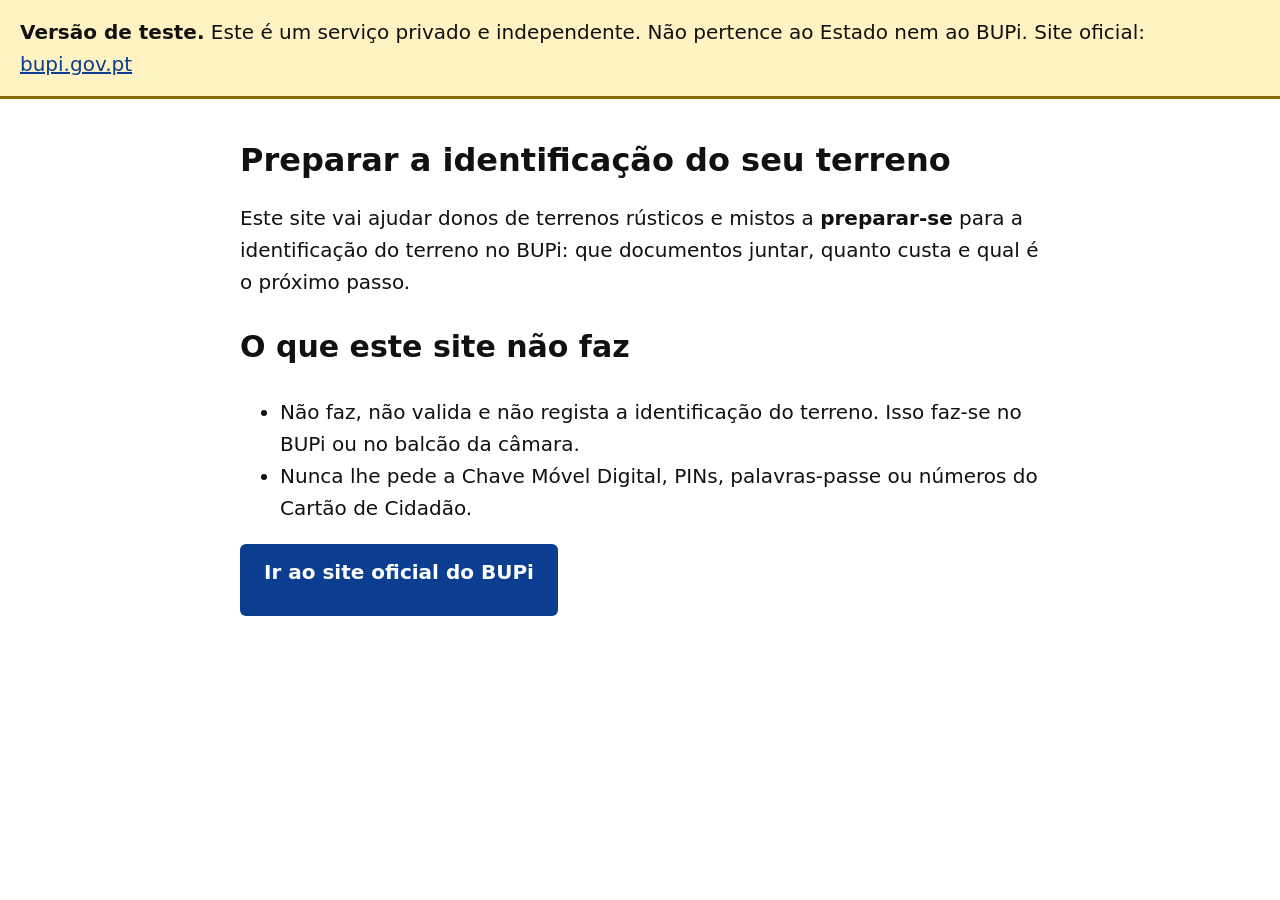
==== index.html @ 7f79bd8f "Página inicial de teste e README Co-Authored-By: Claude Opus 5.5 <noreply@anthropic.com> Claude-Sess" ====
<!DOCTYPE html>
<html lang="pt-PT">
<head>
  <meta charset="utf-8">
  <meta name="viewport" content="width=device-width, initial-scale=1">
  <meta name="robots" content="noindex, nofollow">
  <title>Preparar a identificação do terreno (versão de teste)</title>
  <style>
    body {
      font-family: system-ui, -apple-system, "Segoe UI", Roboto, Arial, sans-serif;
      font-size: 20px;
      line-height: 1.6;
      color: #111;
      background: #fff;
      margin: 0;
    }
    .aviso {
      background: #fff3c4;
      border-bottom: 3px solid #8a6d00;
      padding: 0.8em 1em;
    }
    main {
      max-width: 40em;
      margin: 0 auto;
      padding: 1em;
    }
    h1 { font-size: 1.6em; line-height: 1.25; }
    a { color: #0b3d91; }
    .botao {
      display: inline-block;
      min-height: 48px;
      padding: 0.6em 1.2em;
      background: #0b3d91;
      color: #fff;
      text-decoration: none;
      border-radius: 6px;
      font-weight: bold;
    }
    .botao:focus, a:focus { outline: 4px solid #ffbf47; }
  </style>
</head>
<body>
  <div class="aviso" role="note">
    <strong>Versão de teste.</strong> Este é um serviço privado e independente.
    Não pertence ao Estado nem ao BUPi.
    Site oficial: <a href="https://bupi.gov.pt">bupi.gov.pt</a>
  </div>

  <main>
    <h1>Preparar a identificação do seu terreno</h1>

    <p>Este site vai ajudar donos de terrenos rústicos e mistos a
      <strong>preparar-se</strong> para a identificação do terreno no BUPi:
      que documentos juntar, quanto custa e qual é o próximo passo.</p>

    <h2>O que este site não faz</h2>
    <ul>
      <li>Não faz, não valida e não regista a identificação do terreno.
        Isso faz-se no BUPi ou no balcão da câmara.</li>
      <li>Nunca lhe pede a Chave Móvel Digital, PINs, palavras-passe
        ou números do Cartão de Cidadão.</li>
    </ul>

    <p><a class="botao" href="https://bupi.gov.pt">Ir ao site oficial do BUPi</a></p>
  </main>
</body>
</html>
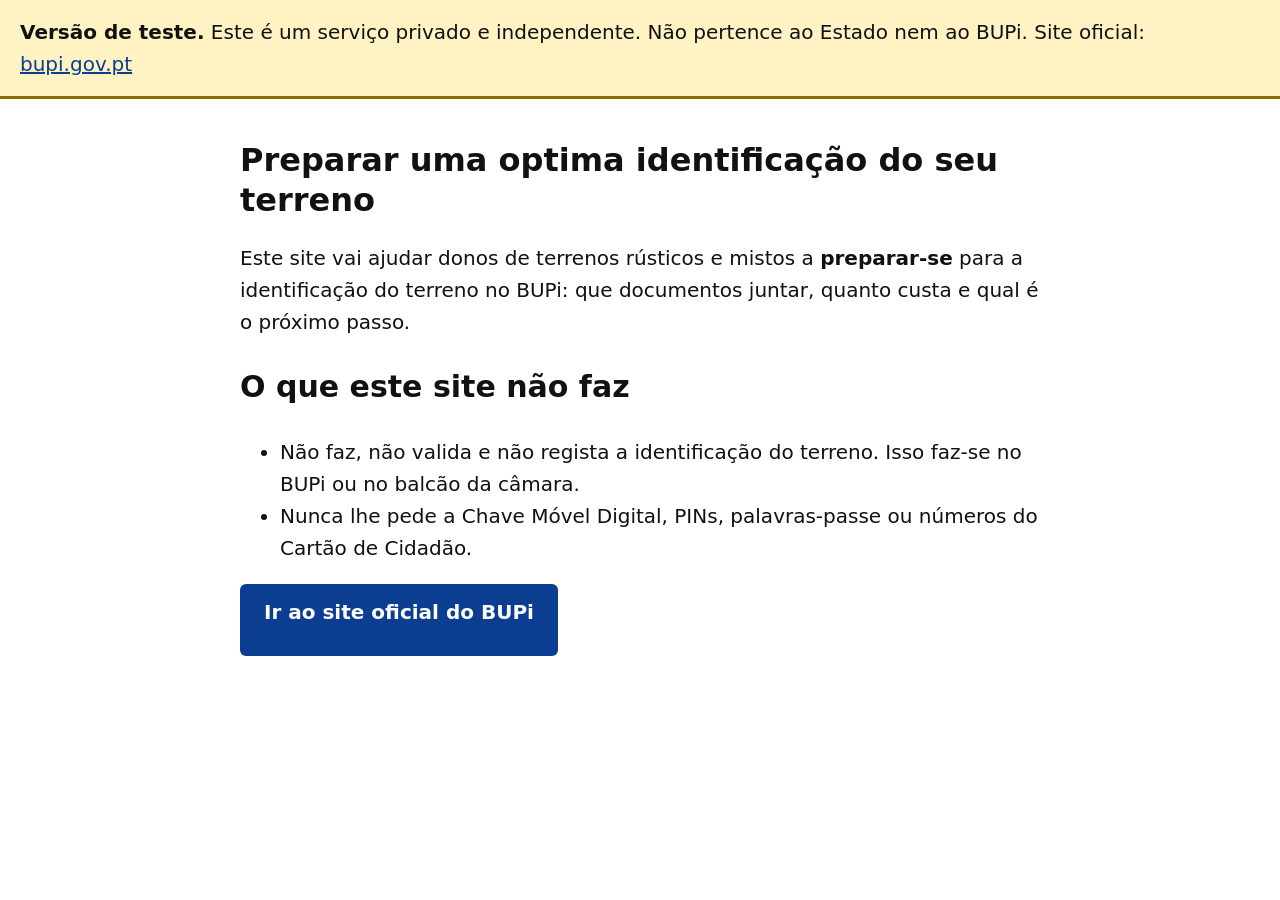
==== commit fd395a8f: "Update index.html" ====
--- a/index.html
+++ b/index.html
@@ -47,7 +47,7 @@
   </div>
 
   <main>
-    <h1>Preparar a identificação do seu terreno</h1>
+    <h1>Preparar uma optima identificação do seu terreno</h1>
 
     <p>Este site vai ajudar donos de terrenos rústicos e mistos a
       <strong>preparar-se</strong> para a identificação do terreno no BUPi:
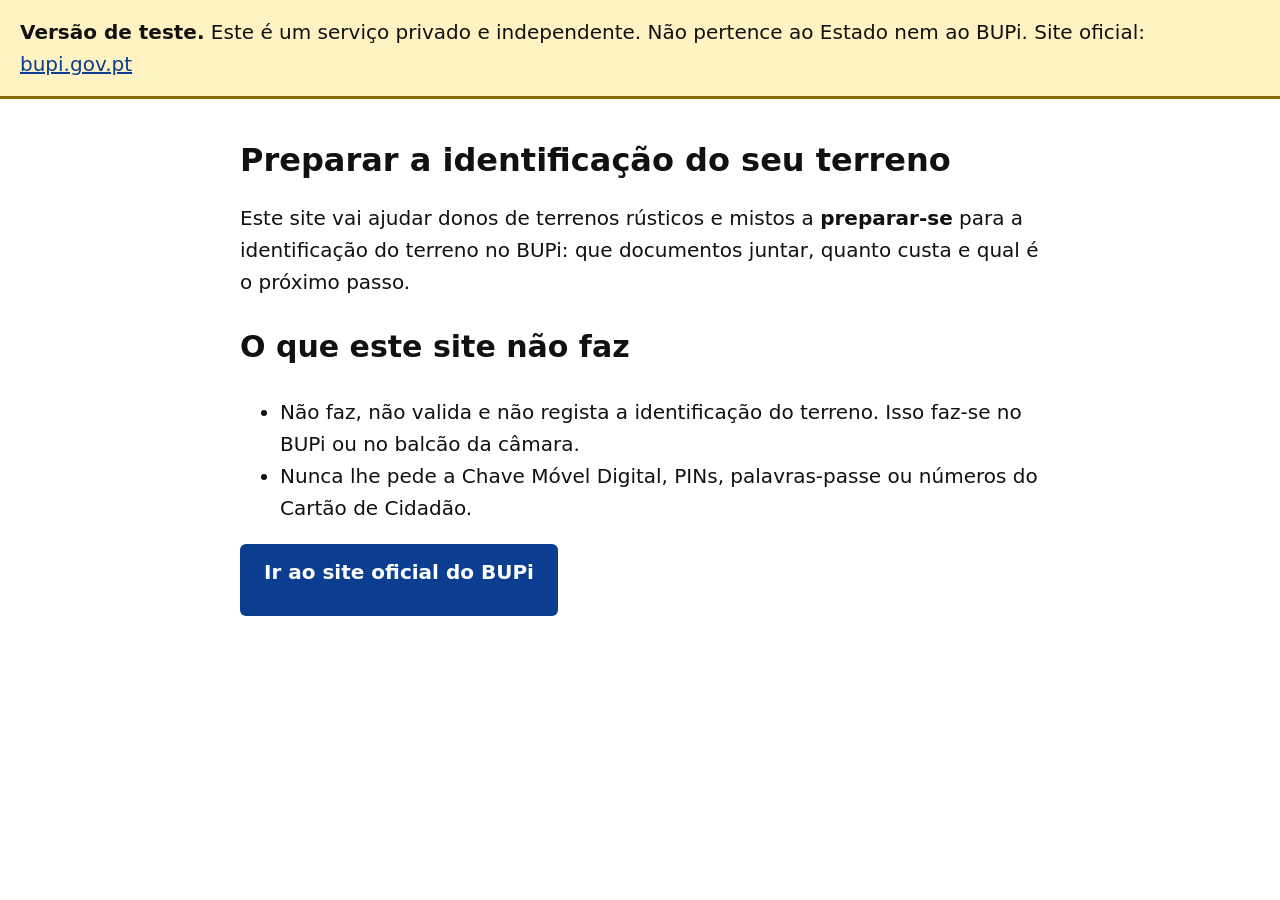
==== commit 513d44ef: "Update index.html" ====
--- a/index.html
+++ b/index.html
@@ -47,7 +47,7 @@
   </div>
 
   <main>
-    <h1>Preparar uma optima identificação do seu terreno</h1>
+    <h1>Preparar a identificação do seu terreno</h1>
 
     <p>Este site vai ajudar donos de terrenos rústicos e mistos a
       <strong>preparar-se</strong> para a identificação do terreno no BUPi:
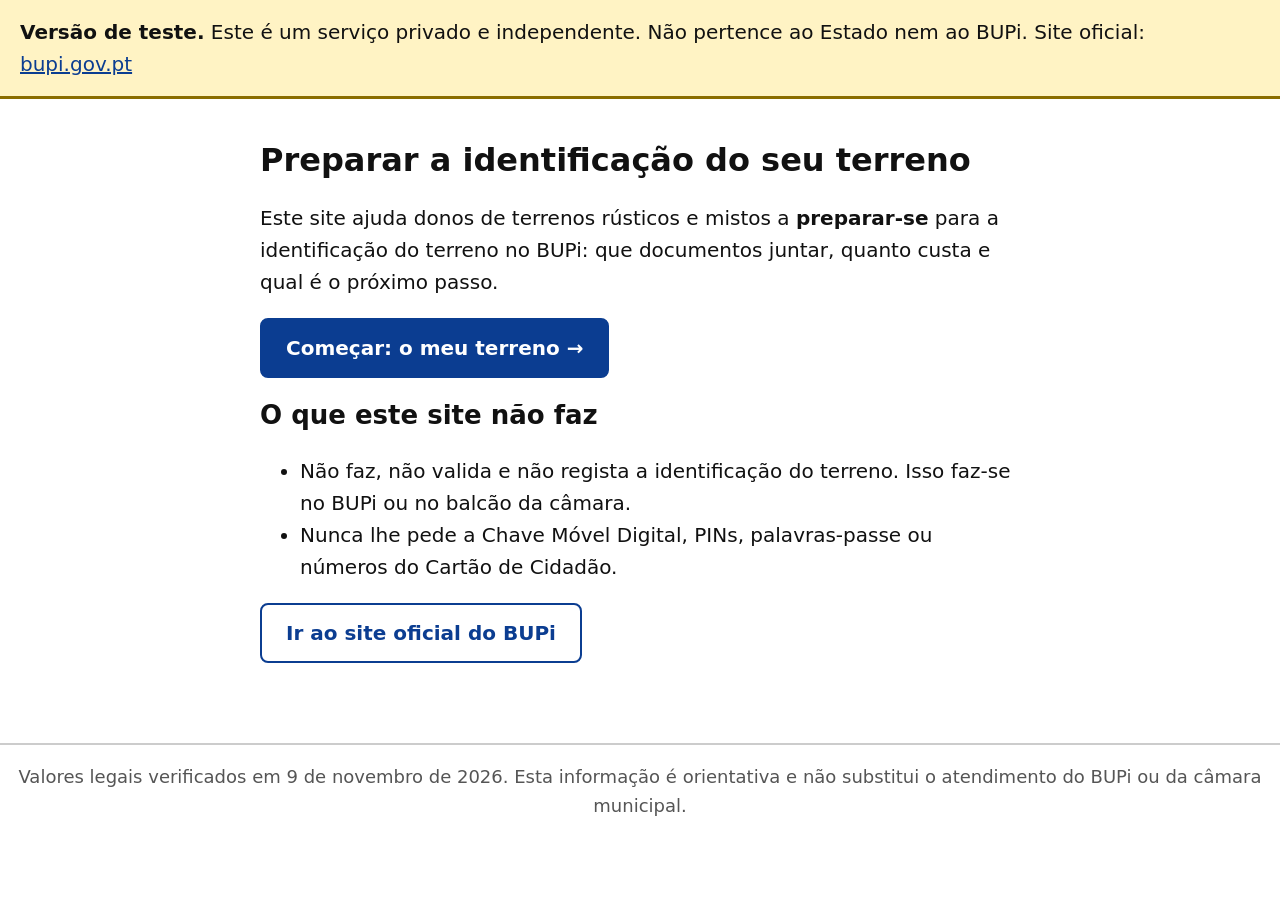
==== commit 6e0bdfee: "Diagnóstico, pergunta 1: concelho → BUPi ou cadastro - dados/concelhos.json: 308 concelhos (CAOP 202" ====
--- a/index.html
+++ b/index.html
@@ -5,42 +5,11 @@
   <meta name="viewport" content="width=device-width, initial-scale=1">
   <meta name="robots" content="noindex, nofollow">
   <title>Preparar a identificação do terreno (versão de teste)</title>
-  <style>
-    body {
-      font-family: system-ui, -apple-system, "Segoe UI", Roboto, Arial, sans-serif;
-      font-size: 20px;
-      line-height: 1.6;
-      color: #111;
-      background: #fff;
-      margin: 0;
-    }
-    .aviso {
-      background: #fff3c4;
-      border-bottom: 3px solid #8a6d00;
-      padding: 0.8em 1em;
-    }
-    main {
-      max-width: 40em;
-      margin: 0 auto;
-      padding: 1em;
-    }
-    h1 { font-size: 1.6em; line-height: 1.25; }
-    a { color: #0b3d91; }
-    .botao {
-      display: inline-block;
-      min-height: 48px;
-      padding: 0.6em 1.2em;
-      background: #0b3d91;
-      color: #fff;
-      text-decoration: none;
-      border-radius: 6px;
-      font-weight: bold;
-    }
-    .botao:focus, a:focus { outline: 4px solid #ffbf47; }
-  </style>
+  <link rel="stylesheet" href="css/estilo.css">
+  <script src="js/comum.js" defer></script>
 </head>
 <body>
-  <div class="aviso" role="note">
+  <div class="aviso-topo" role="note">
     <strong>Versão de teste.</strong> Este é um serviço privado e independente.
     Não pertence ao Estado nem ao BUPi.
     Site oficial: <a href="https://bupi.gov.pt">bupi.gov.pt</a>
@@ -49,9 +18,11 @@
   <main>
     <h1>Preparar a identificação do seu terreno</h1>
 
-    <p>Este site vai ajudar donos de terrenos rústicos e mistos a
+    <p>Este site ajuda donos de terrenos rústicos e mistos a
       <strong>preparar-se</strong> para a identificação do terreno no BUPi:
       que documentos juntar, quanto custa e qual é o próximo passo.</p>
+
+    <p><a class="botao" href="diagnostico.html">Começar: o meu terreno →</a></p>
 
     <h2>O que este site não faz</h2>
     <ul>
@@ -61,7 +32,12 @@
         ou números do Cartão de Cidadão.</li>
     </ul>
 
-    <p><a class="botao" href="https://bupi.gov.pt">Ir ao site oficial do BUPi</a></p>
+    <p><a class="botao botao-secundario" href="https://bupi.gov.pt">Ir ao site oficial do BUPi</a></p>
   </main>
+
+  <footer>
+    Valores legais verificados em <span data-data-verificacao>novembro de 2026</span>.
+    Esta informação é orientativa e não substitui o atendimento do BUPi ou da câmara municipal.
+  </footer>
 </body>
 </html>
--- a/css/estilo.css
+++ b/css/estilo.css
@@ -0,0 +1,112 @@
+/* Estilo comum a todas as páginas.
+   Pensado para pessoas mais velhas: letra grande, contraste alto, botões grandes. */
+
+:root {
+  --texto: #111;
+  --fundo: #fff;
+  --azul: #0b3d91;
+  --azul-escuro: #072a66;
+  --foco: #ffbf47;
+  --aviso-fundo: #fff3c4;
+  --aviso-borda: #8a6d00;
+  --ok-fundo: #e6f4ea;
+  --ok-borda: #1e6b34;
+  --info-fundo: #e8f0fb;
+  --cinza: #555;
+}
+
+* { box-sizing: border-box; }
+
+body {
+  font-family: system-ui, -apple-system, "Segoe UI", Roboto, Arial, sans-serif;
+  font-size: 20px;
+  line-height: 1.6;
+  color: var(--texto);
+  background: var(--fundo);
+  margin: 0;
+}
+
+.aviso-topo {
+  background: var(--aviso-fundo);
+  border-bottom: 3px solid var(--aviso-borda);
+  padding: 0.8em 1em;
+}
+
+main {
+  max-width: 40em;
+  margin: 0 auto;
+  padding: 1em 1em 3em;
+}
+
+h1 { font-size: 1.6em; line-height: 1.25; }
+h2 { font-size: 1.3em; line-height: 1.3; }
+
+a { color: var(--azul); }
+a:focus, button:focus, input:focus { outline: 4px solid var(--foco); outline-offset: 2px; }
+
+/* Botões */
+.botao, button {
+  display: inline-block;
+  min-height: 52px;
+  padding: 0.6em 1.2em;
+  font: inherit;
+  font-weight: bold;
+  background: var(--azul);
+  color: #fff;
+  border: 2px solid var(--azul);
+  border-radius: 8px;
+  text-decoration: none;
+  cursor: pointer;
+}
+.botao:hover, button:hover { background: var(--azul-escuro); }
+.botao-secundario {
+  background: #fff;
+  color: var(--azul);
+}
+.botao-secundario:hover { background: var(--info-fundo); }
+
+/* Campo de texto */
+label { display: block; font-weight: bold; margin-bottom: 0.4em; }
+input[type="text"] {
+  width: 100%;
+  font: inherit;
+  padding: 0.6em;
+  border: 3px solid var(--texto);
+  border-radius: 8px;
+}
+.ajuda { color: var(--cinza); margin-top: 0.3em; }
+
+/* Lista de opções (botões grandes, um por linha) */
+.opcoes { list-style: none; padding: 0; margin: 1em 0; }
+.opcoes li { margin-bottom: 0.6em; }
+.opcoes button {
+  width: 100%;
+  text-align: left;
+  background: #fff;
+  color: var(--texto);
+  border: 3px solid var(--azul);
+}
+.opcoes button:hover { background: var(--info-fundo); }
+.opcoes .local { display: block; font-weight: normal; color: var(--cinza); font-size: 0.9em; }
+
+/* Caixas de resultado */
+.caixa {
+  border-left: 8px solid var(--azul);
+  background: var(--info-fundo);
+  padding: 0.8em 1em;
+  margin: 1em 0;
+}
+.caixa-ok { border-color: var(--ok-borda); background: var(--ok-fundo); }
+.caixa-aviso { border-color: var(--aviso-borda); background: var(--aviso-fundo); }
+
+.fonte { font-size: 0.85em; color: var(--cinza); }
+
+.acoes { display: flex; flex-wrap: wrap; gap: 0.8em; margin-top: 1.5em; }
+
+footer {
+  border-top: 2px solid #ccc;
+  padding: 1em;
+  text-align: center;
+  font-size: 0.9em;
+  color: var(--cinza);
+}
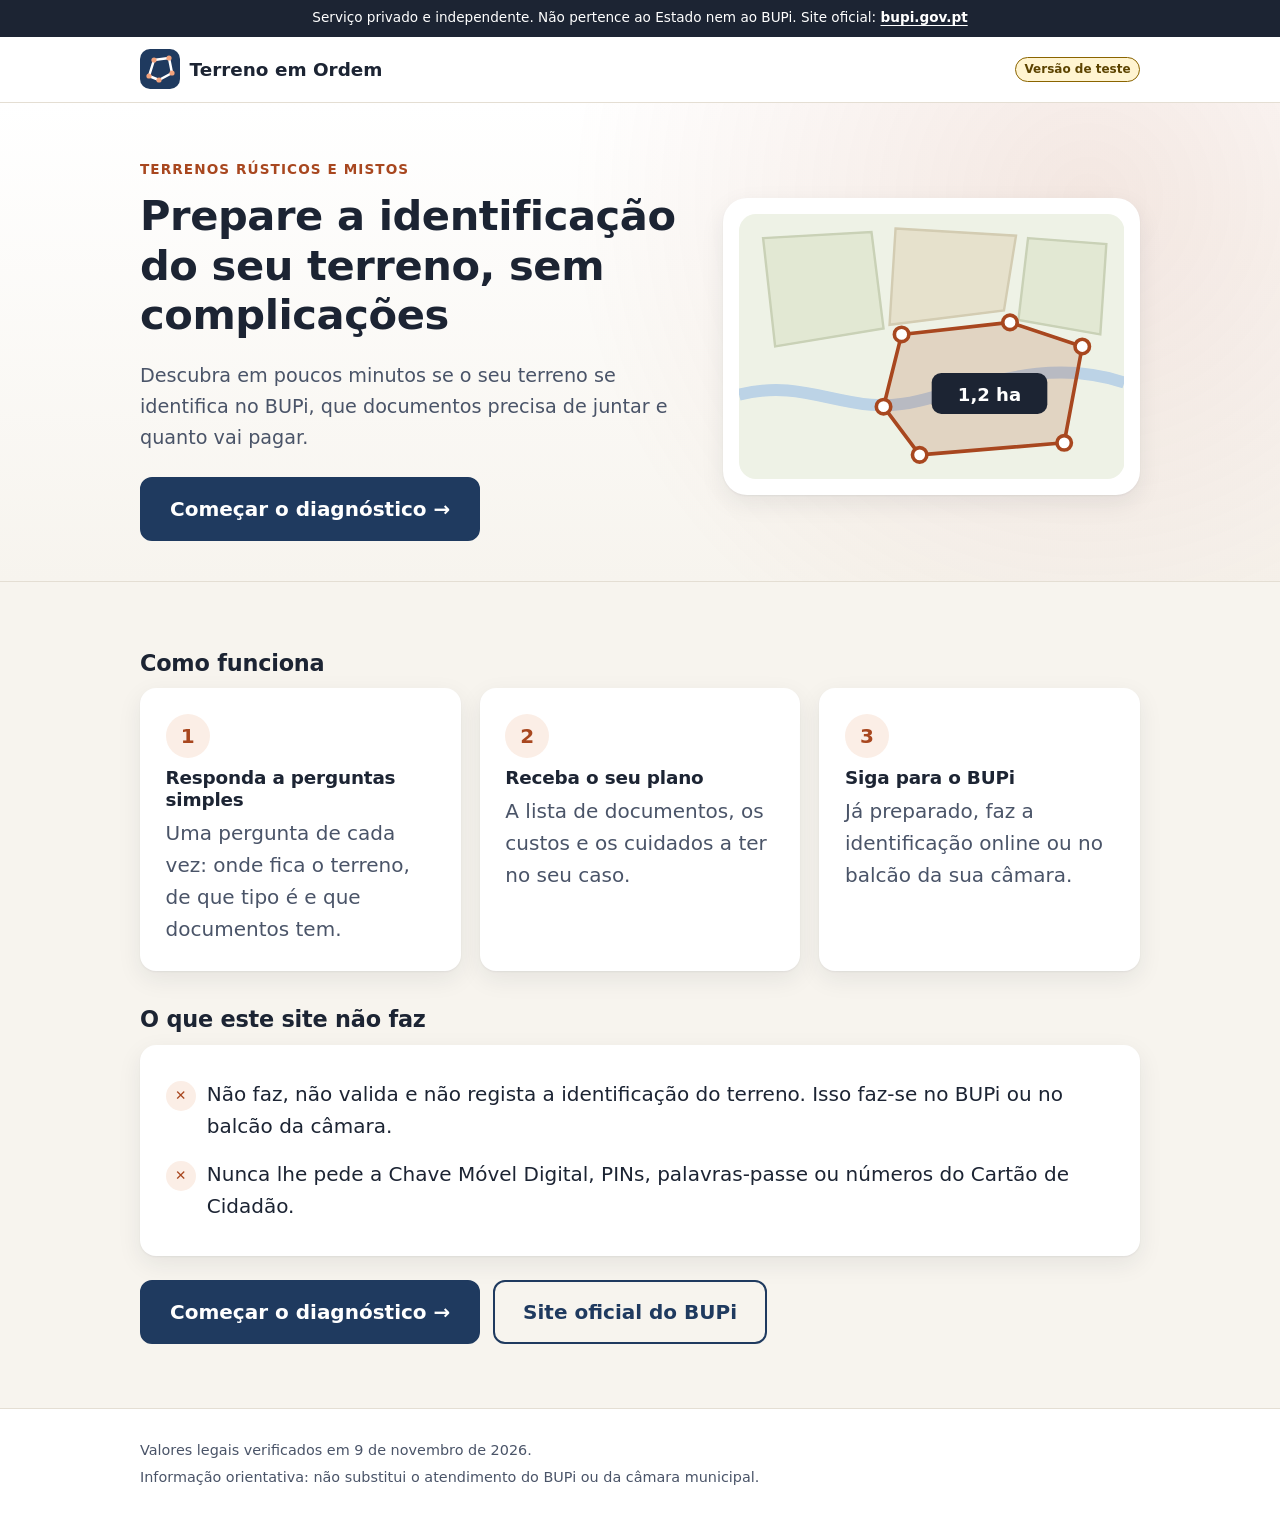
==== commit 20a2f2e6: "Visual mais moderno: cabeçalho com marca, página inicial com destaque, cartões e diagnóstico com bar" ====
--- a/index.html
+++ b/index.html
@@ -4,40 +4,107 @@
   <meta charset="utf-8">
   <meta name="viewport" content="width=device-width, initial-scale=1">
   <meta name="robots" content="noindex, nofollow">
-  <title>Preparar a identificação do terreno (versão de teste)</title>
+  <meta name="theme-color" content="#1c2433">
+  <title>Terreno em Ordem: preparar a identificação do terreno (versão de teste)</title>
   <link rel="stylesheet" href="css/estilo.css">
   <script src="js/comum.js" defer></script>
 </head>
 <body>
   <div class="aviso-topo" role="note">
-    <strong>Versão de teste.</strong> Este é um serviço privado e independente.
-    Não pertence ao Estado nem ao BUPi.
+    Serviço privado e independente. Não pertence ao Estado nem ao BUPi.
     Site oficial: <a href="https://bupi.gov.pt">bupi.gov.pt</a>
   </div>
 
+  <header class="cabecalho">
+    <div class="contentor">
+      <a class="marca" href="index.html">
+        <svg viewBox="0 0 40 40" aria-hidden="true">
+          <rect width="40" height="40" rx="10" fill="#1f3a5f"/>
+          <path d="M9 27 L14 11 L29 9 L32 24 L19 31 Z" fill="none" stroke="#fff" stroke-width="2.5" stroke-linejoin="round"/>
+          <circle cx="9" cy="27" r="2.6" fill="#f2a27c"/><circle cx="14" cy="11" r="2.6" fill="#f2a27c"/>
+          <circle cx="29" cy="9" r="2.6" fill="#f2a27c"/><circle cx="32" cy="24" r="2.6" fill="#f2a27c"/>
+          <circle cx="19" cy="31" r="2.6" fill="#f2a27c"/>
+        </svg>
+        Terreno em Ordem
+      </a>
+      <span class="etiqueta-teste">Versão de teste</span>
+    </div>
+  </header>
+
+  <section class="destaque">
+    <div class="contentor grelha">
+      <div>
+        <span class="sobretitulo">Terrenos rústicos e mistos</span>
+        <h1>Prepare a identificação do seu terreno, sem complicações</h1>
+        <p class="lead">Descubra em poucos minutos se o seu terreno se identifica no BUPi,
+          que documentos precisa de juntar e quanto vai pagar.</p>
+        <div class="botoes">
+          <a class="botao" href="diagnostico.html">Começar o diagnóstico →</a>
+        </div>
+      </div>
+      <div class="ilustracao" aria-hidden="true">
+        <svg viewBox="0 0 320 220">
+          <rect width="320" height="220" rx="14" fill="#eef2e6"/>
+          <path d="M0 150 C60 135 90 170 150 155 S260 120 320 140" stroke="#bcd3e6" stroke-width="10" fill="none"/>
+          <path d="M20 20 L110 15 L120 95 L30 110 Z" fill="#e2e8d3" stroke="#c9d1b6" stroke-width="2"/>
+          <path d="M130 12 L230 18 L220 80 L125 92 Z" fill="#e6e1cc" stroke="#d3ccb2" stroke-width="2"/>
+          <path d="M240 20 L305 25 L300 100 L232 88 Z" fill="#e2e8d3" stroke="#c9d1b6" stroke-width="2"/>
+          <path d="M135 100 L225 90 L285 110 L270 190 L150 200 L120 160 Z"
+                fill="rgba(168,71,31,.18)" stroke="#a8471f" stroke-width="3" stroke-linejoin="round"/>
+          <g fill="#fff" stroke="#a8471f" stroke-width="3">
+            <circle cx="135" cy="100" r="6"/><circle cx="225" cy="90" r="6"/><circle cx="285" cy="110" r="6"/>
+            <circle cx="270" cy="190" r="6"/><circle cx="150" cy="200" r="6"/><circle cx="120" cy="160" r="6"/>
+          </g>
+          <rect x="160" y="132" width="96" height="34" rx="8" fill="#1c2433"/>
+          <text x="208" y="155" fill="#fff" font-family="system-ui, sans-serif" font-size="15" font-weight="700" text-anchor="middle">1,2 ha</text>
+        </svg>
+      </div>
+    </div>
+  </section>
+
   <main>
-    <h1>Preparar a identificação do seu terreno</h1>
+    <div class="contentor">
+      <h2>Como funciona</h2>
+      <div class="grelha-3">
+        <div class="cartao">
+          <span class="passo-numero">1</span>
+          <h3>Responda a perguntas simples</h3>
+          <p>Uma pergunta de cada vez: onde fica o terreno, de que tipo é e que documentos tem.</p>
+        </div>
+        <div class="cartao">
+          <span class="passo-numero">2</span>
+          <h3>Receba o seu plano</h3>
+          <p>A lista de documentos, os custos e os cuidados a ter no seu caso.</p>
+        </div>
+        <div class="cartao">
+          <span class="passo-numero">3</span>
+          <h3>Siga para o BUPi</h3>
+          <p>Já preparado, faz a identificação online ou no balcão da sua câmara.</p>
+        </div>
+      </div>
 
-    <p>Este site ajuda donos de terrenos rústicos e mistos a
-      <strong>preparar-se</strong> para a identificação do terreno no BUPi:
-      que documentos juntar, quanto custa e qual é o próximo passo.</p>
+      <h2>O que este site não faz</h2>
+      <div class="cartao">
+        <ul class="lista-nao">
+          <li>Não faz, não valida e não regista a identificação do terreno.
+            Isso faz-se no BUPi ou no balcão da câmara.</li>
+          <li>Nunca lhe pede a Chave Móvel Digital, PINs, palavras-passe
+            ou números do Cartão de Cidadão.</li>
+        </ul>
+      </div>
 
-    <p><a class="botao" href="diagnostico.html">Começar: o meu terreno →</a></p>
-
-    <h2>O que este site não faz</h2>
-    <ul>
-      <li>Não faz, não valida e não regista a identificação do terreno.
-        Isso faz-se no BUPi ou no balcão da câmara.</li>
-      <li>Nunca lhe pede a Chave Móvel Digital, PINs, palavras-passe
-        ou números do Cartão de Cidadão.</li>
-    </ul>
-
-    <p><a class="botao botao-secundario" href="https://bupi.gov.pt">Ir ao site oficial do BUPi</a></p>
+      <div class="botoes">
+        <a class="botao" href="diagnostico.html">Começar o diagnóstico →</a>
+        <a class="botao botao-secundario" href="https://bupi.gov.pt">Site oficial do BUPi</a>
+      </div>
+    </div>
   </main>
 
   <footer>
-    Valores legais verificados em <span data-data-verificacao>novembro de 2026</span>.
-    Esta informação é orientativa e não substitui o atendimento do BUPi ou da câmara municipal.
+    <div class="contentor">
+      <p>Valores legais verificados em <span data-data-verificacao>novembro de 2026</span>.</p>
+      <p>Informação orientativa: não substitui o atendimento do BUPi ou da câmara municipal.</p>
+    </div>
   </footer>
 </body>
 </html>
--- a/css/estilo.css
+++ b/css/estilo.css
@@ -1,112 +1,333 @@
 /* Estilo comum a todas as páginas.
-   Pensado para pessoas mais velhas: letra grande, contraste alto, botões grandes. */
+   Moderno, mas pensado para pessoas mais velhas: letra grande, contraste alto,
+   botões grandes. Cores próprias (não usamos as cores do BUPi nem do Governo). */
 
 :root {
-  --texto: #111;
-  --fundo: #fff;
-  --azul: #0b3d91;
-  --azul-escuro: #072a66;
+  --tinta: #1c2433;          /* texto principal (contraste ~15:1) */
+  --tinta-suave: #4a5468;    /* texto secundário (contraste ~7.5:1) */
+  --fundo: #f7f4ee;          /* fundo creme */
+  --cartao: #ffffff;
+  --primaria: #1f3a5f;       /* azul-tinta: botões (contraste ~11:1 com branco) */
+  --primaria-escura: #142842;
+  --terra: #a8471f;          /* terracota: destaques (contraste ~6:1) */
+  --terra-clara: #fbeee6;
+  --verde: #22663b;
+  --verde-claro: #e7f3ea;
+  --amarelo-claro: #fff4d1;
+  --amarelo-borda: #8a6400;
+  --linha: #e4ded3;
   --foco: #ffbf47;
-  --aviso-fundo: #fff3c4;
-  --aviso-borda: #8a6d00;
-  --ok-fundo: #e6f4ea;
-  --ok-borda: #1e6b34;
-  --info-fundo: #e8f0fb;
-  --cinza: #555;
+  --raio: 16px;
+  --sombra: 0 1px 2px rgba(28, 36, 51, .06), 0 8px 24px rgba(28, 36, 51, .08);
 }
 
 * { box-sizing: border-box; }
 
+html { -webkit-text-size-adjust: 100%; }
+
 body {
-  font-family: system-ui, -apple-system, "Segoe UI", Roboto, Arial, sans-serif;
+  font-family: system-ui, -apple-system, "Segoe UI", Roboto, "Helvetica Neue", Arial, sans-serif;
   font-size: 20px;
   line-height: 1.6;
-  color: var(--texto);
+  color: var(--tinta);
   background: var(--fundo);
   margin: 0;
 }
 
+a { color: var(--primaria); text-underline-offset: 3px; }
+a:focus-visible, button:focus-visible, input:focus-visible {
+  outline: 4px solid var(--foco);
+  outline-offset: 3px;
+}
+
+h1, h2, h3 { line-height: 1.2; letter-spacing: -0.01em; }
+[tabindex="-1"]:focus { outline: none; }
+h1 { font-size: clamp(1.75rem, 5vw, 2.6rem); margin: 0 0 .5em; }
+h2 { font-size: 1.4rem; margin: 1.6em 0 .5em; }
+h3 { font-size: 1.15rem; margin: 0 0 .3em; }
+
+/* ---------- Faixa "serviço privado" ---------- */
 .aviso-topo {
-  background: var(--aviso-fundo);
-  border-bottom: 3px solid var(--aviso-borda);
-  padding: 0.8em 1em;
-}
-
-main {
-  max-width: 40em;
+  background: var(--tinta);
+  color: #fff;
+  font-size: 0.85rem;
+  padding: .55em 1rem;
+  text-align: center;
+}
+.aviso-topo a { color: #fff; font-weight: bold; }
+
+/* ---------- Cabeçalho ---------- */
+.cabecalho {
+  background: var(--cartao);
+  border-bottom: 1px solid var(--linha);
+}
+.cabecalho .contentor {
+  display: flex;
+  align-items: center;
+  justify-content: space-between;
+  gap: 1rem;
+  padding-top: .8rem;
+  padding-bottom: .8rem;
+}
+.marca {
+  display: flex;
+  align-items: center;
+  gap: .6rem;
+  font-weight: 800;
+  font-size: 1.15rem;
+  color: var(--tinta);
+  text-decoration: none;
+}
+.marca svg { width: 40px; height: 40px; flex: none; }
+.etiqueta-teste {
+  font-size: .75rem;
+  font-weight: bold;
+  background: var(--amarelo-claro);
+  color: #5c4300;
+  border: 1px solid var(--amarelo-borda);
+  border-radius: 999px;
+  padding: .15em .7em;
+  white-space: nowrap;
+}
+
+/* ---------- Estrutura ---------- */
+.contentor {
+  max-width: 1040px;
   margin: 0 auto;
-  padding: 1em 1em 3em;
-}
-
-h1 { font-size: 1.6em; line-height: 1.25; }
-h2 { font-size: 1.3em; line-height: 1.3; }
-
-a { color: var(--azul); }
-a:focus, button:focus, input:focus { outline: 4px solid var(--foco); outline-offset: 2px; }
-
-/* Botões */
+  padding-left: 1.25rem;
+  padding-right: 1.25rem;
+}
+.contentor-estreito { max-width: 720px; }
+main { padding: 2rem 0 4rem; }
+
+/* ---------- Página inicial: destaque ---------- */
+.destaque {
+  background:
+    radial-gradient(circle at 85% 20%, rgba(168, 71, 31, .12), transparent 45%),
+    linear-gradient(180deg, #fff 0%, var(--fundo) 100%);
+  padding: 3rem 0 2.5rem;
+  border-bottom: 1px solid var(--linha);
+}
+.destaque .grelha {
+  display: grid;
+  grid-template-columns: 1.3fr 1fr;
+  gap: 2.5rem;
+  align-items: center;
+}
+.destaque p.lead { font-size: 1.2rem; color: var(--tinta-suave); max-width: 32em; }
+.sobretitulo {
+  display: inline-block;
+  font-size: .85rem;
+  font-weight: bold;
+  text-transform: uppercase;
+  letter-spacing: .08em;
+  color: var(--terra);
+  margin-bottom: .6rem;
+}
+.ilustracao {
+  background: var(--cartao);
+  border-radius: 24px;
+  box-shadow: var(--sombra);
+  padding: 1rem;
+}
+.ilustracao svg { width: 100%; height: auto; display: block; }
+
+@media (max-width: 760px) {
+  .destaque .grelha { grid-template-columns: 1fr; }
+  .ilustracao { display: none; }
+  .destaque { padding-top: 2rem; }
+}
+
+/* ---------- Botões ---------- */
 .botao, button {
-  display: inline-block;
-  min-height: 52px;
-  padding: 0.6em 1.2em;
+  display: inline-flex;
+  align-items: center;
+  justify-content: center;
+  gap: .5em;
+  min-height: 56px;
+  padding: .7em 1.4em;
   font: inherit;
-  font-weight: bold;
-  background: var(--azul);
+  font-weight: 700;
+  background: var(--primaria);
   color: #fff;
-  border: 2px solid var(--azul);
-  border-radius: 8px;
+  border: 2px solid var(--primaria);
+  border-radius: 12px;
   text-decoration: none;
   cursor: pointer;
-}
-.botao:hover, button:hover { background: var(--azul-escuro); }
-.botao-secundario {
-  background: #fff;
-  color: var(--azul);
-}
-.botao-secundario:hover { background: var(--info-fundo); }
-
-/* Campo de texto */
-label { display: block; font-weight: bold; margin-bottom: 0.4em; }
+  transition: background .15s, transform .15s, box-shadow .15s;
+}
+.botao:hover, button:hover {
+  background: var(--primaria-escura);
+  box-shadow: 0 6px 16px rgba(31, 58, 95, .25);
+  transform: translateY(-1px);
+}
+.botao-secundario, button.botao-secundario {
+  background: transparent;
+  color: var(--primaria);
+}
+.botao-secundario:hover, button.botao-secundario:hover {
+  background: #fff;
+  color: var(--primaria-escura);
+}
+.botoes { display: flex; flex-wrap: wrap; gap: .8rem; margin-top: 1.5rem; }
+
+/* ---------- Cartões ---------- */
+.cartao {
+  background: var(--cartao);
+  border-radius: var(--raio);
+  box-shadow: var(--sombra);
+  padding: 1.6rem;
+}
+.grelha-3 {
+  display: grid;
+  grid-template-columns: repeat(auto-fit, minmax(240px, 1fr));
+  gap: 1.2rem;
+}
+.passo-numero {
+  display: inline-grid;
+  place-items: center;
+  width: 44px;
+  height: 44px;
+  border-radius: 50%;
+  background: var(--terra-clara);
+  color: var(--terra);
+  font-weight: 800;
+  margin-bottom: .6rem;
+}
+.cartao p { margin: 0; color: var(--tinta-suave); }
+
+.lista-nao { list-style: none; padding: 0; margin: 0; }
+.lista-nao li {
+  display: flex;
+  gap: .7rem;
+  align-items: flex-start;
+  padding: .5rem 0;
+}
+.lista-nao li::before {
+  content: "✕";
+  flex: none;
+  display: inline-grid;
+  place-items: center;
+  width: 30px;
+  height: 30px;
+  border-radius: 50%;
+  background: var(--terra-clara);
+  color: var(--terra);
+  font-weight: 800;
+  font-size: .85rem;
+  margin-top: .2rem;
+}
+
+/* ---------- Diagnóstico ---------- */
+.voltar {
+  display: inline-flex;
+  align-items: center;
+  gap: .3em;
+  font-weight: 600;
+  margin-bottom: 1.2rem;
+}
+.progresso { margin-bottom: 1.4rem; }
+.progresso-texto { font-size: .9rem; font-weight: 700; color: var(--tinta-suave); }
+.progresso-barra {
+  height: 10px;
+  background: var(--linha);
+  border-radius: 999px;
+  overflow: hidden;
+  margin-top: .4rem;
+}
+.progresso-barra span {
+  display: block;
+  height: 100%;
+  background: var(--terra);
+  border-radius: 999px;
+}
+
+label { display: block; font-weight: 700; margin-bottom: .5em; }
 input[type="text"] {
   width: 100%;
   font: inherit;
-  padding: 0.6em;
-  border: 3px solid var(--texto);
-  border-radius: 8px;
-}
-.ajuda { color: var(--cinza); margin-top: 0.3em; }
-
-/* Lista de opções (botões grandes, um por linha) */
-.opcoes { list-style: none; padding: 0; margin: 1em 0; }
-.opcoes li { margin-bottom: 0.6em; }
+  font-size: 1.15rem;
+  padding: .8em 1em;
+  border: 2px solid #8b93a3;
+  border-radius: 12px;
+  background: #fff;
+}
+input[type="text"]:focus { border-color: var(--primaria); }
+.ajuda { color: var(--tinta-suave); margin: .5em 0 0; font-size: .95rem; }
+.estado { color: var(--tinta-suave); font-weight: 600; margin: 1.2rem 0 .4rem; }
+
+.opcoes { list-style: none; padding: 0; margin: .5rem 0 0; display: grid; gap: .7rem; }
 .opcoes button {
   width: 100%;
+  justify-content: space-between;
   text-align: left;
   background: #fff;
-  color: var(--texto);
-  border: 3px solid var(--azul);
-}
-.opcoes button:hover { background: var(--info-fundo); }
-.opcoes .local { display: block; font-weight: normal; color: var(--cinza); font-size: 0.9em; }
-
-/* Caixas de resultado */
+  color: var(--tinta);
+  border: 2px solid var(--linha);
+  border-radius: 14px;
+  padding: .9em 1.1em;
+  box-shadow: 0 1px 2px rgba(28, 36, 51, .05);
+}
+.opcoes button::after {
+  content: "→";
+  font-size: 1.3rem;
+  color: var(--primaria);
+}
+.opcoes button:hover {
+  background: #fff;
+  border-color: var(--primaria);
+  box-shadow: 0 6px 16px rgba(28, 36, 51, .1);
+}
+.opcoes .local { display: block; font-weight: 400; color: var(--tinta-suave); font-size: .9rem; }
+
+/* ---------- Caixas de resultado ---------- */
+.selo {
+  display: inline-flex;
+  align-items: center;
+  gap: .4em;
+  font-size: .9rem;
+  font-weight: 700;
+  border-radius: 999px;
+  padding: .3em .9em;
+  margin-bottom: .8rem;
+}
+.selo-ok { background: var(--verde-claro); color: var(--verde); }
+.selo-info { background: #e6edf6; color: var(--primaria); }
+
 .caixa {
-  border-left: 8px solid var(--azul);
-  background: var(--info-fundo);
-  padding: 0.8em 1em;
-  margin: 1em 0;
-}
-.caixa-ok { border-color: var(--ok-borda); background: var(--ok-fundo); }
-.caixa-aviso { border-color: var(--aviso-borda); background: var(--aviso-fundo); }
-
-.fonte { font-size: 0.85em; color: var(--cinza); }
-
-.acoes { display: flex; flex-wrap: wrap; gap: 0.8em; margin-top: 1.5em; }
-
+  border-radius: 14px;
+  padding: 1rem 1.2rem;
+  margin: 1rem 0;
+  background: #e6edf6;
+}
+.caixa p { margin: .3em 0; }
+.caixa-aviso { background: var(--amarelo-claro); border: 1px solid #e8d38f; }
+
+.custos { display: grid; gap: .8rem; grid-template-columns: repeat(auto-fit, minmax(220px, 1fr)); }
+.custo {
+  border: 2px solid var(--linha);
+  border-radius: 14px;
+  padding: 1rem 1.2rem;
+}
+.custo .valor { font-size: 1.6rem; font-weight: 800; color: var(--tinta); display: block; }
+.custo .rotulo { color: var(--tinta-suave); font-size: .95rem; }
+.custo-destaque { border-color: var(--verde); background: var(--verde-claro); }
+
+.fonte { font-size: .85rem; color: var(--tinta-suave); }
+
+/* ---------- Rodapé ---------- */
 footer {
-  border-top: 2px solid #ccc;
-  padding: 1em;
-  text-align: center;
-  font-size: 0.9em;
-  color: var(--cinza);
-}
+  border-top: 1px solid var(--linha);
+  background: #fff;
+  padding: 1.6rem 0;
+  font-size: .9rem;
+  color: var(--tinta-suave);
+}
+footer p { margin: .3em 0; }
+
+/* ---------- Telemóvel ---------- */
+@media (max-width: 480px) {
+  .cartao { padding: 1.2rem 1rem; }
+  .contentor { padding-left: .9rem; padding-right: .9rem; }
+  main { padding-top: 1.2rem; }
+}
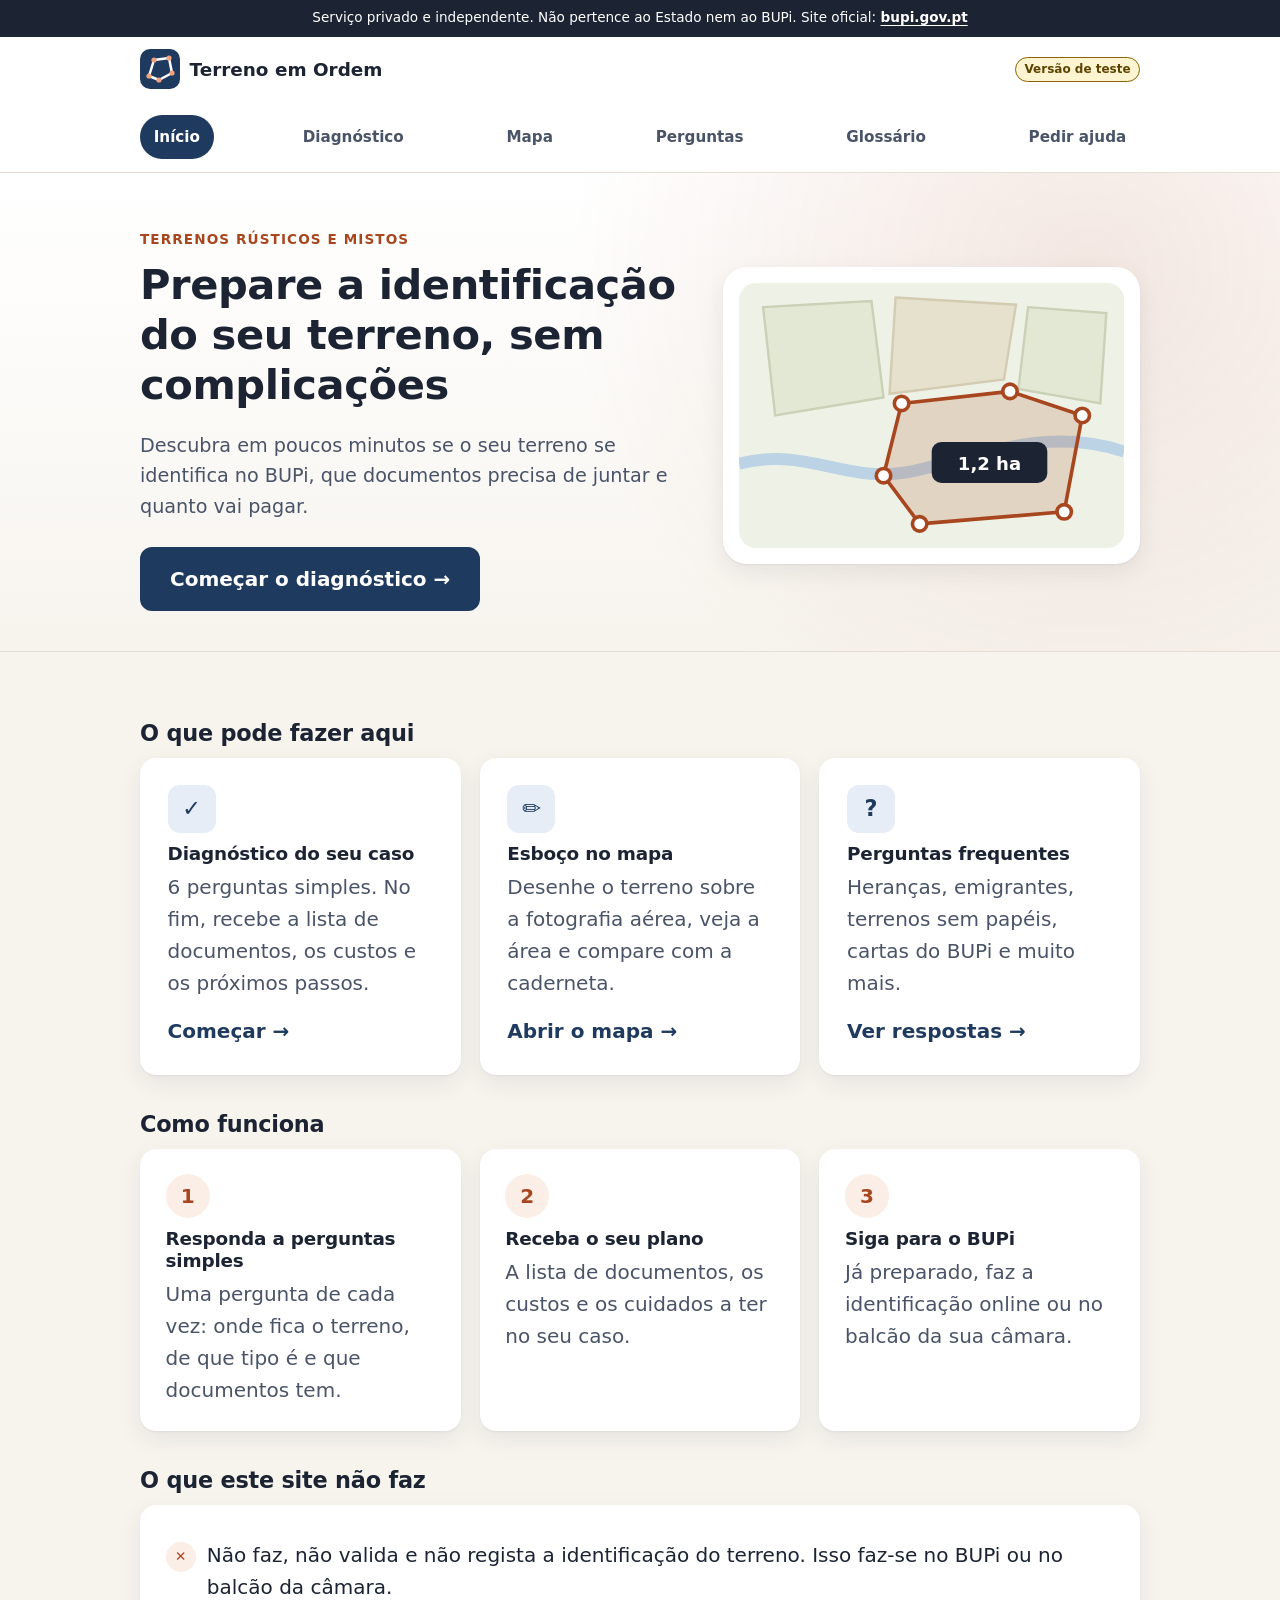
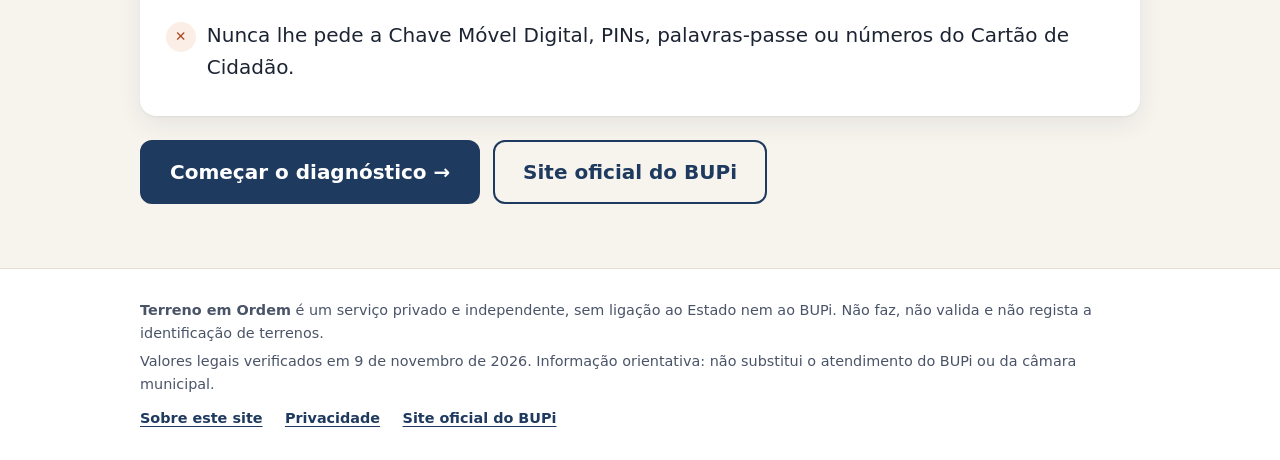
==== commit 5718948d: "Perguntas frequentes, glossário, pedido de ajuda, privacidade e sobre - Perguntas frequentes (18) e " ====
--- a/index.html
+++ b/index.html
@@ -10,6 +10,8 @@
   <script src="js/comum.js" defer></script>
 </head>
 <body>
+<!-- cabecalho -->
+  <a class="saltar" href="#conteudo">Saltar para o conteúdo</a>
   <div class="aviso-topo" role="note">
     Serviço privado e independente. Não pertence ao Estado nem ao BUPi.
     Site oficial: <a href="https://bupi.gov.pt">bupi.gov.pt</a>
@@ -29,7 +31,16 @@
       </a>
       <span class="etiqueta-teste">Versão de teste</span>
     </div>
+    <nav class="menu contentor" aria-label="Menu principal">
+      <a href="index.html" aria-current="page">Início</a>
+      <a href="diagnostico.html">Diagnóstico</a>
+      <a href="mapa.html">Mapa</a>
+      <a href="perguntas.html">Perguntas</a>
+      <a href="glossario.html">Glossário</a>
+      <a href="ajuda.html">Pedir ajuda</a>
+    </nav>
   </header>
+  <!-- /cabecalho -->
 
   <section class="destaque">
     <div class="contentor grelha">
@@ -62,8 +73,30 @@
     </div>
   </section>
 
-  <main>
+  <main id="conteudo">
     <div class="contentor">
+      <h2>O que pode fazer aqui</h2>
+      <div class="grelha-3 ferramentas">
+        <a class="cartao cartao-ligacao" href="diagnostico.html">
+          <span class="icone-ferramenta" aria-hidden="true">✓</span>
+          <h3>Diagnóstico do seu caso</h3>
+          <p>6 perguntas simples. No fim, recebe a lista de documentos, os custos e os próximos passos.</p>
+          <span class="seta">Começar →</span>
+        </a>
+        <a class="cartao cartao-ligacao" href="mapa.html">
+          <span class="icone-ferramenta" aria-hidden="true">✏️</span>
+          <h3>Esboço no mapa</h3>
+          <p>Desenhe o terreno sobre a fotografia aérea, veja a área e compare com a caderneta.</p>
+          <span class="seta">Abrir o mapa →</span>
+        </a>
+        <a class="cartao cartao-ligacao" href="perguntas.html">
+          <span class="icone-ferramenta" aria-hidden="true">?</span>
+          <h3>Perguntas frequentes</h3>
+          <p>Heranças, emigrantes, terrenos sem papéis, cartas do BUPi e muito mais.</p>
+          <span class="seta">Ver respostas →</span>
+        </a>
+      </div>
+
       <h2>Como funciona</h2>
       <div class="grelha-3">
         <div class="cartao">
@@ -100,11 +133,20 @@
     </div>
   </main>
 
+<!-- rodape -->
   <footer>
     <div class="contentor">
-      <p>Valores legais verificados em <span data-data-verificacao>novembro de 2026</span>.</p>
-      <p>Informação orientativa: não substitui o atendimento do BUPi ou da câmara municipal.</p>
+      <p><strong>Terreno em Ordem</strong> é um serviço privado e independente, sem ligação ao Estado nem ao BUPi.
+        Não faz, não valida e não regista a identificação de terrenos.</p>
+      <p>Valores legais verificados em <span data-data-verificacao>novembro de 2026</span>.
+        Informação orientativa: não substitui o atendimento do BUPi ou da câmara municipal.</p>
+      <p class="rodape-links">
+        <a href="sobre.html">Sobre este site</a>
+        <a href="privacidade.html">Privacidade</a>
+        <a href="https://bupi.gov.pt">Site oficial do BUPi</a>
+      </p>
     </div>
   </footer>
+  <!-- /rodape -->
 </body>
 </html>
--- a/css/estilo.css
+++ b/css/estilo.css
@@ -22,6 +22,7 @@
 }
 
 * { box-sizing: border-box; }
+[hidden] { display: none !important; }
 
 html { -webkit-text-size-adjust: 100%; }
 
@@ -45,6 +46,20 @@
 h1 { font-size: clamp(1.75rem, 5vw, 2.6rem); margin: 0 0 .5em; }
 h2 { font-size: 1.4rem; margin: 1.6em 0 .5em; }
 h3 { font-size: 1.15rem; margin: 0 0 .3em; }
+
+/* ---------- Saltar para o conteúdo (teclado) ---------- */
+.saltar {
+  position: absolute;
+  left: -9999px;
+  top: .5rem;
+  background: var(--foco);
+  color: var(--tinta);
+  font-weight: 700;
+  padding: .6em 1em;
+  border-radius: 8px;
+  z-index: 1000;
+}
+.saltar:focus { left: .5rem; }
 
 /* ---------- Faixa "serviço privado" ---------- */
 .aviso-topo {
@@ -324,10 +339,297 @@
   color: var(--tinta-suave);
 }
 footer p { margin: .3em 0; }
+.rodape-links { display: flex; flex-wrap: wrap; gap: .4rem 1.4rem; margin-top: .8em !important; }
+.rodape-links a { font-weight: 600; }
+
+
+/* ---------- Menu ---------- */
+.menu {
+  display: flex;
+  gap: .3rem;
+  overflow-x: auto;
+  padding-top: 0;
+  padding-bottom: .6rem;
+  scrollbar-width: none;
+}
+.menu a {
+  flex: none;
+  font-weight: 600;
+  font-size: .95rem;
+  color: var(--tinta-suave);
+  text-decoration: none;
+  padding: .45em .9em;
+  border-radius: 999px;
+  min-height: 44px;
+  display: inline-flex;
+  align-items: center;
+}
+.menu a:hover { background: var(--fundo); color: var(--tinta); }
+.menu a[aria-current="page"] { background: var(--primaria); color: #fff; }
+
+/* ---------- Mapa ---------- */
+.mapa-grelha {
+  display: grid;
+  grid-template-columns: minmax(0, 1.6fr) minmax(320px, 1fr);
+  gap: 1.2rem;
+  align-items: start;
+  margin-top: 1rem;
+}
+.mapa-coluna { position: sticky; top: 1rem; }
+#mapa {
+  height: min(75vh, 720px);
+  border-radius: var(--raio);
+  box-shadow: var(--sombra);
+  z-index: 0;
+}
+#mapa.a-desenhar { cursor: crosshair; outline: 4px solid var(--terra); outline-offset: 2px; }
+#mapa.a-desenhar .leaflet-grab { cursor: crosshair; }
+.leaflet-container { font: inherit; font-size: .9rem; }
+.leaflet-control-layers { font-size: .95rem; }
+.leaflet-control-layers label { font-weight: 400; margin: .2em 0; }
+.leaflet-bar a { width: 40px !important; height: 40px !important; line-height: 40px !important; font-size: 22px !important; }
+.vertice span {
+  display: grid;
+  place-items: center;
+  width: 30px;
+  height: 30px;
+  border-radius: 50%;
+  background: #fff;
+  border: 3px solid #ff6b2c;
+  color: var(--tinta);
+  font-weight: 800;
+  font-size: .8rem;
+  box-shadow: 0 1px 4px rgba(0, 0, 0, .4);
+}
+.painel { display: grid; gap: 1rem; }
+.dica-zoom {
+  margin-bottom: 30px !important;
+  background: var(--tinta);
+  color: #fff;
+  font-weight: 700;
+  padding: .4em .8em;
+  border-radius: 8px;
+  font-size: .9rem;
+}
+.sem-toque, .sem-toque * { pointer-events: none !important; }
+.passo-mapa h2 { display: flex; align-items: center; gap: .6rem; margin: 0 0 .8rem; font-size: 1.2rem; }
+.passo-mapa .passo-numero { margin: 0; width: 36px; height: 36px; flex: none; }
+.nota-mapa { font-size: .95rem; color: var(--tinta-suave); margin: .5rem 0 0; }
+.opcoes-compactas button { padding: .6em .9em; min-height: 48px; }
+.botoes-compactos { margin-top: .8rem; gap: .5rem; }
+.botoes-compactos button, .passo-mapa > button { min-height: 50px; padding: .5em 1em; font-size: 1rem; }
+.opcao-pequena { font-weight: 600; font-size: 1rem; margin-top: .8rem; }
+.linha-campos { display: flex; gap: .5rem; }
+.linha-campos input { flex: 1; }
+select {
+  font: inherit;
+  padding: .6em;
+  border: 2px solid #8b93a3;
+  border-radius: 12px;
+  background: #fff;
+  min-height: 56px;
+}
+.espaco-topo { margin-top: 1rem; }
+.aviso-esboco { font-size: 1rem; }
+
+@media (max-width: 900px) {
+  .mapa-grelha { grid-template-columns: 1fr; }
+  .mapa-coluna { position: static; }
+  #mapa { height: 62vh; }
+}
+
+
+/* ---------- Cartões que são ligações (página inicial) ---------- */
+.cartao-ligacao {
+  display: flex;
+  flex-direction: column;
+  gap: .4rem;
+  text-decoration: none;
+  color: var(--tinta);
+  border: 2px solid transparent;
+  transition: transform .15s, border-color .15s, box-shadow .15s;
+}
+.cartao-ligacao:hover { transform: translateY(-2px); border-color: var(--primaria); }
+.cartao-ligacao h3 { margin: .2rem 0 0; }
+.cartao-ligacao .seta { margin-top: auto; padding-top: .6rem; font-weight: 700; color: var(--primaria); }
+.icone-ferramenta {
+  display: inline-grid;
+  place-items: center;
+  width: 48px;
+  height: 48px;
+  border-radius: 12px;
+  background: #e6edf6;
+  color: var(--primaria);
+  font-size: 1.4rem;
+  font-weight: 800;
+}
+
+/* ---------- Páginas de texto ---------- */
+.lead-pagina { font-size: 1.15rem; color: var(--tinta-suave); }
+.texto-longo li { margin-bottom: .4rem; }
+.lista-ligacoes a { font-weight: 600; }
+
+/* Perguntas frequentes */
+.faq { display: grid; gap: .7rem; }
+.faq details {
+  background: var(--cartao);
+  border: 2px solid var(--linha);
+  border-radius: 14px;
+  padding: 0 1.1rem;
+}
+.faq details[open] { border-color: var(--primaria); box-shadow: var(--sombra); }
+.faq summary {
+  font-weight: 700;
+  cursor: pointer;
+  padding: .9rem 0;
+  min-height: 56px;
+  display: flex;
+  align-items: center;
+  justify-content: space-between;
+  gap: 1rem;
+  list-style: none;
+}
+.faq summary::-webkit-details-marker { display: none; }
+.faq summary::after { content: "+"; font-size: 1.6rem; color: var(--primaria); flex: none; }
+.faq details[open] summary::after { content: "−"; }
+.faq details > :last-child { margin-bottom: 1rem; }
+
+/* Glossário */
+.glossario { margin: 1.2rem 0 0; display: grid; gap: .8rem; }
+.termo {
+  background: var(--cartao);
+  border-radius: 14px;
+  padding: 1rem 1.2rem;
+  border: 2px solid var(--linha);
+}
+.termo dt { font-weight: 800; font-size: 1.1rem; }
+.termo dd { margin: .3rem 0 0; color: var(--tinta-suave); }
+.termo .fonte { display: block; margin-top: .4rem; }
+
+/* Formulário */
+.formulario { display: grid; gap: 1.3rem; margin-top: 1rem; }
+.campo { margin: 0; }
+fieldset.campo { border: 0; padding: 0; }
+legend { font-weight: 700; margin-bottom: .5em; padding: 0; }
+.escolhas-lado { display: flex; gap: .7rem; flex-wrap: wrap; }
+.escolhas-lado .opcao-marcar { flex: 1; min-width: 140px; }
+textarea {
+  width: 100%;
+  font: inherit;
+  padding: .8em 1em;
+  border: 2px solid #8b93a3;
+  border-radius: 12px;
+  resize: vertical;
+}
+select { width: 100%; }
+.linha-campos select { width: auto; }
+textarea:focus, select:focus { border-color: var(--primaria); outline: 4px solid var(--foco); outline-offset: 2px; }
+[aria-invalid="true"] { border-color: #b3261e !important; }
+.erro { color: #b3261e; font-weight: 700; margin: .4em 0 0; }
+.consentimento { font-weight: 400; align-items: flex-start; }
+.consentimento input { margin-top: .2rem; }
+.armadilha { position: absolute; left: -9999px; width: 1px; height: 1px; overflow: hidden; }
 
 /* ---------- Telemóvel ---------- */
 @media (max-width: 480px) {
+  .menu { flex-wrap: wrap; overflow: visible; gap: .25rem; }
+  .menu a { font-size: .9rem; padding: .35em .75em; min-height: 40px; }
+  .leaflet-control-attribution { font-size: .65rem !important; max-width: 70%; }
+  .leaflet-control-layers-toggle { width: 44px !important; height: 44px !important; }
   .cartao { padding: 1.2rem 1rem; }
   .contentor { padding-left: .9rem; padding-right: .9rem; }
   main { padding-top: 1.2rem; }
 }
+
+/* ---------- Diagnóstico: opções escolhidas e caixas de marcar ---------- */
+.opcoes button.escolhida { border-color: var(--primaria); background: #eef3fa; }
+.caixa-ok { background: var(--verde-claro); border: 1px solid #b9dcc3; }
+
+.opcao-marcar {
+  display: flex;
+  align-items: center;
+  gap: .9rem;
+  font-weight: 700;
+  background: #fff;
+  border: 2px solid var(--linha);
+  border-radius: 14px;
+  padding: .9em 1.1em;
+  margin: 0;
+  cursor: pointer;
+  min-height: 56px;
+}
+.opcao-marcar:hover { border-color: var(--primaria); }
+.opcao-marcar:has(input:checked) { border-color: var(--primaria); background: #eef3fa; }
+.opcao-marcar input {
+  width: 28px;
+  height: 28px;
+  flex: none;
+  accent-color: var(--primaria);
+}
+
+/* ---------- Resultado ---------- */
+.lista-docs { list-style: none; padding: 0; margin: 0; display: grid; gap: .8rem; }
+.doc {
+  display: flex;
+  gap: .9rem;
+  align-items: flex-start;
+  border: 2px solid var(--linha);
+  border-radius: 14px;
+  padding: 1rem;
+}
+.doc p { margin: .3em 0; color: var(--tinta-suave); }
+.doc .doc-titulo { display: block; }
+.doc-icone {
+  flex: none;
+  display: inline-grid;
+  place-items: center;
+  width: 36px;
+  height: 36px;
+  border-radius: 50%;
+  font-weight: 800;
+  color: #fff;
+}
+.doc-etiqueta {
+  display: inline-block;
+  font-size: .8rem;
+  font-weight: 800;
+  text-transform: uppercase;
+  letter-spacing: .05em;
+  margin-bottom: .2rem;
+}
+.doc-tem { border-color: #b9dcc3; background: var(--verde-claro); }
+.doc-tem .doc-icone { background: var(--verde); }
+.doc-tem .doc-etiqueta { color: var(--verde); }
+.doc-falta { border-color: #e8b9a3; background: var(--terra-clara); }
+.doc-falta .doc-icone { background: var(--terra); }
+.doc-falta .doc-etiqueta { color: var(--terra); }
+.doc-info .doc-icone { background: var(--primaria); font-style: italic; font-family: Georgia, serif; }
+.doc-info .doc-etiqueta { color: var(--primaria); }
+
+.custo .fonte { display: block; margin-top: .4rem; }
+
+.lista-cuidados, .lista-passos { padding-left: 1.3rem; }
+.lista-cuidados li, .lista-passos li { margin-bottom: .8rem; }
+
+.resumo {
+  margin: 1.5rem 0;
+  border: 2px solid var(--linha);
+  border-radius: 14px;
+  padding: .8rem 1rem;
+}
+.resumo summary { font-weight: 700; cursor: pointer; min-height: 32px; }
+.resumo ul { padding-left: 1.2rem; }
+.resumo li { margin: .3rem 0; color: var(--tinta-suave); }
+.resumo li strong { color: var(--tinta); }
+
+/* ---------- Impressão ---------- */
+@media print {
+  body { font-size: 12pt; background: #fff; }
+  .aviso-topo { background: #fff; color: #000; border-bottom: 1px solid #000; }
+  .aviso-topo a { color: #000; }
+  .cabecalho .etiqueta-teste, .voltar, .nao-imprimir, footer { display: none; }
+  .cartao { box-shadow: none; padding: 0; }
+  .doc, .custo, .caixa { break-inside: avoid; }
+  .resumo { display: none; }
+  a { color: #000; }
+}
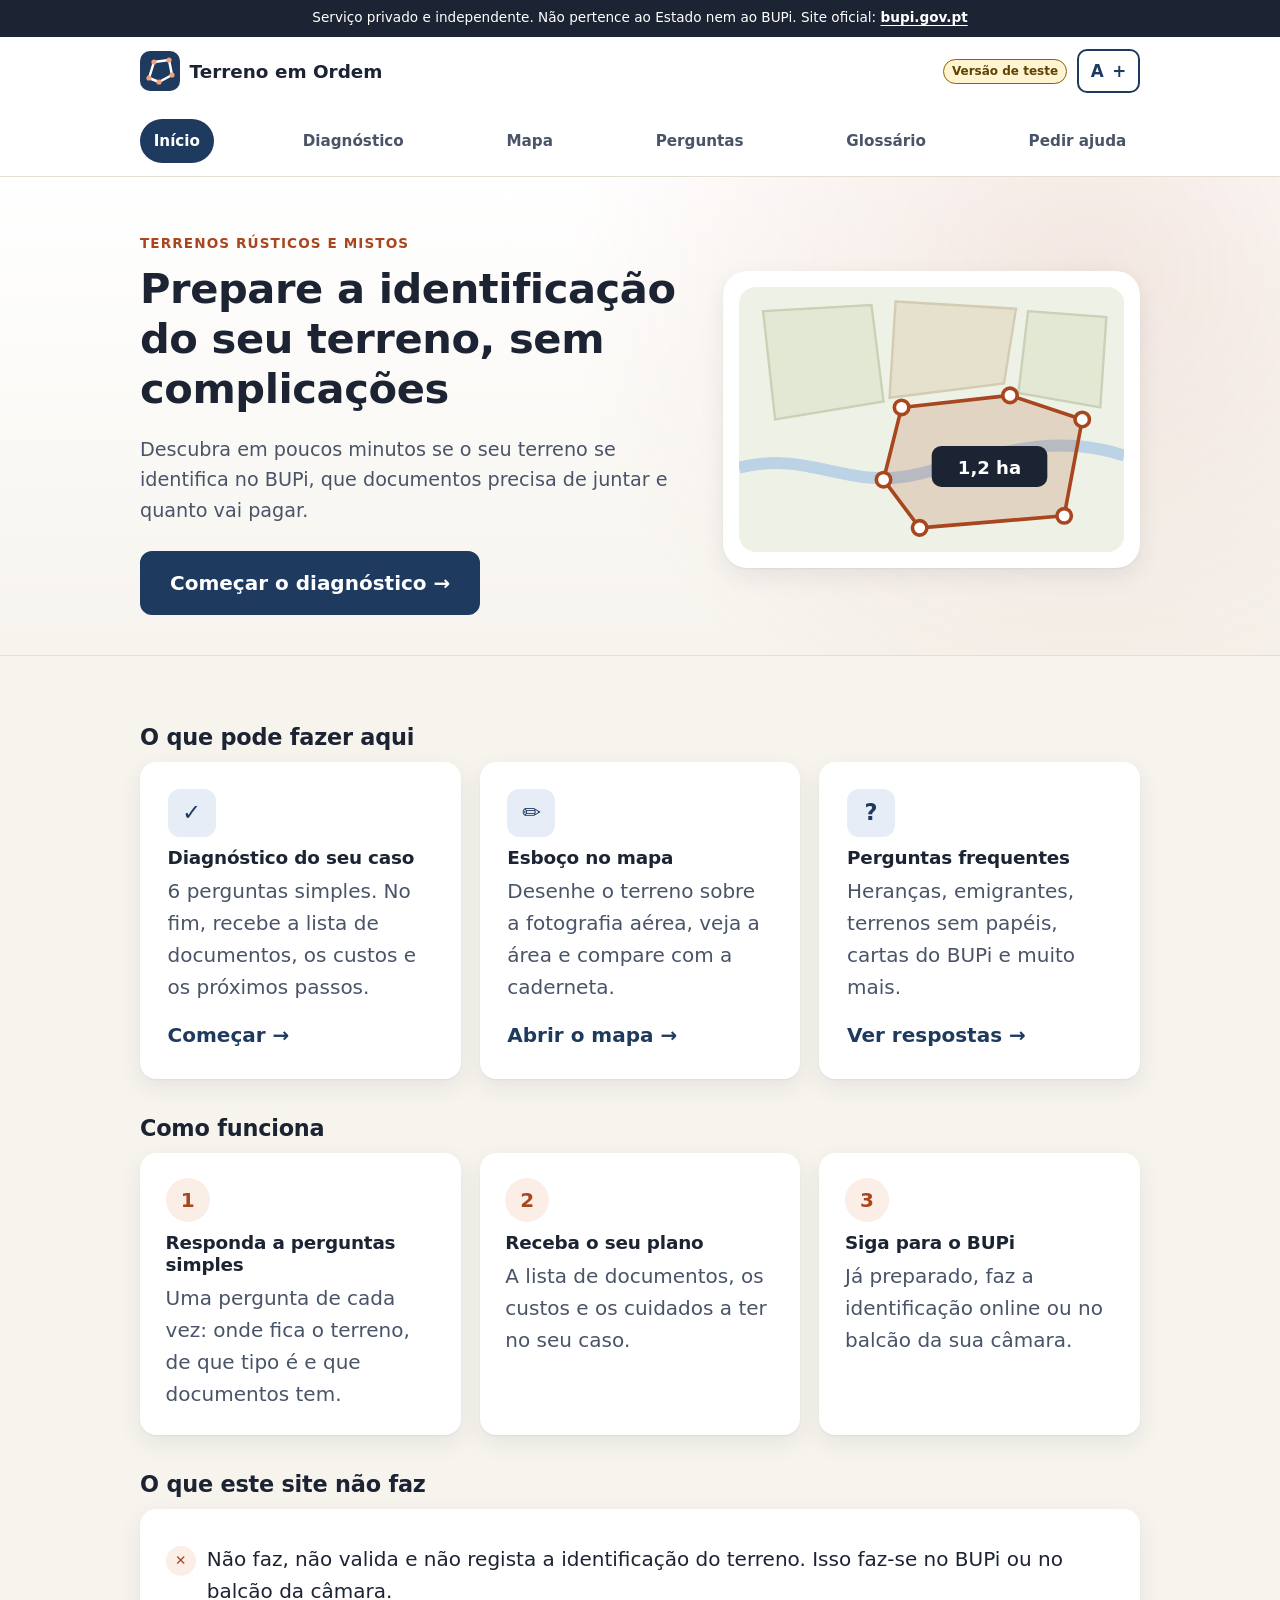
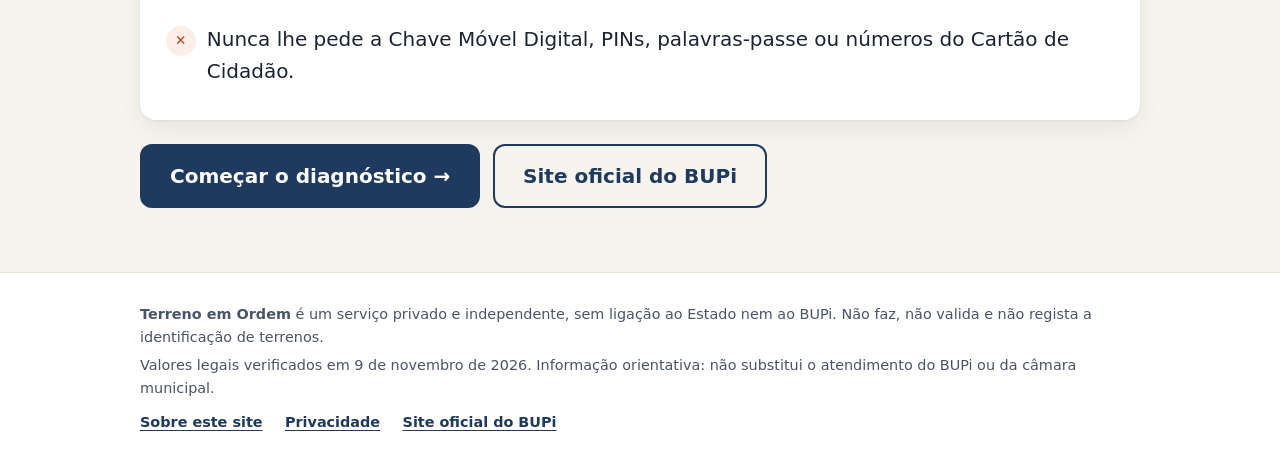
==== commit 7dfc6452: "Botão de letra maior, ícone do site e página de erro própria - Botão «A+» no cabeçalho aumenta a let" ====
--- a/index.html
+++ b/index.html
@@ -5,6 +5,7 @@
   <meta name="viewport" content="width=device-width, initial-scale=1">
   <meta name="robots" content="noindex, nofollow">
   <meta name="theme-color" content="#1c2433">
+  <link rel="icon" href="img/icone.svg" type="image/svg+xml">
   <title>Terreno em Ordem: preparar a identificação do terreno (versão de teste)</title>
   <link rel="stylesheet" href="css/estilo.css">
   <script src="js/comum.js" defer></script>
@@ -29,7 +30,12 @@
         </svg>
         Terreno em Ordem
       </a>
-      <span class="etiqueta-teste">Versão de teste</span>
+      <div class="cabecalho-acoes">
+        <span class="etiqueta-teste">Versão de teste</span>
+        <button type="button" class="botao-letra" data-letra aria-pressed="false"
+                title="Aumentar ou diminuir o tamanho da letra">A<span aria-hidden="true">+</span>
+          <span class="so-leitor">Letra maior</span></button>
+      </div>
     </div>
     <nav class="menu contentor" aria-label="Menu principal">
       <a href="index.html" aria-current="page">Início</a>
--- a/css/estilo.css
+++ b/css/estilo.css
@@ -25,10 +25,12 @@
 [hidden] { display: none !important; }
 
 html { -webkit-text-size-adjust: 100%; }
+html.letra-grande { font-size: 120%; }
+.so-leitor { position: absolute; width: 1px; height: 1px; overflow: hidden; clip: rect(0 0 0 0); white-space: nowrap; }
 
 body {
   font-family: system-ui, -apple-system, "Segoe UI", Roboto, "Helvetica Neue", Arial, sans-serif;
-  font-size: 20px;
+  font-size: 1.25rem;   /* 20 px; aumenta com o botão «A+» */
   line-height: 1.6;
   color: var(--tinta);
   background: var(--fundo);
@@ -94,6 +96,20 @@
   text-decoration: none;
 }
 .marca svg { width: 40px; height: 40px; flex: none; }
+.cabecalho-acoes { display: flex; align-items: center; gap: .6rem; }
+.botao-letra {
+  min-height: 44px;
+  min-width: 52px;
+  padding: .2em .7em;
+  font-size: 1.05rem;
+  font-weight: 800;
+  background: #fff;
+  color: var(--primaria);
+  border: 2px solid var(--primaria);
+  border-radius: 10px;
+}
+.botao-letra:hover { background: #eef3fa; color: var(--primaria-escura); }
+.botao-letra[aria-pressed="true"] { background: var(--primaria); color: #fff; }
 .etiqueta-teste {
   font-size: .75rem;
   font-weight: bold;
@@ -402,6 +418,18 @@
   box-shadow: 0 1px 4px rgba(0, 0, 0, .4);
 }
 .painel { display: grid; gap: 1rem; }
+.medida-lado { pointer-events: none; }
+.medida-lado span {
+  display: inline-block;
+  transform: translate(-50%, -50%);
+  background: rgba(28, 36, 51, .85);
+  color: #fff;
+  font-weight: 700;
+  font-size: .8rem;
+  padding: .1em .45em;
+  border-radius: 6px;
+  white-space: nowrap;
+}
 .dica-zoom {
   margin-bottom: 30px !important;
   background: var(--tinta);
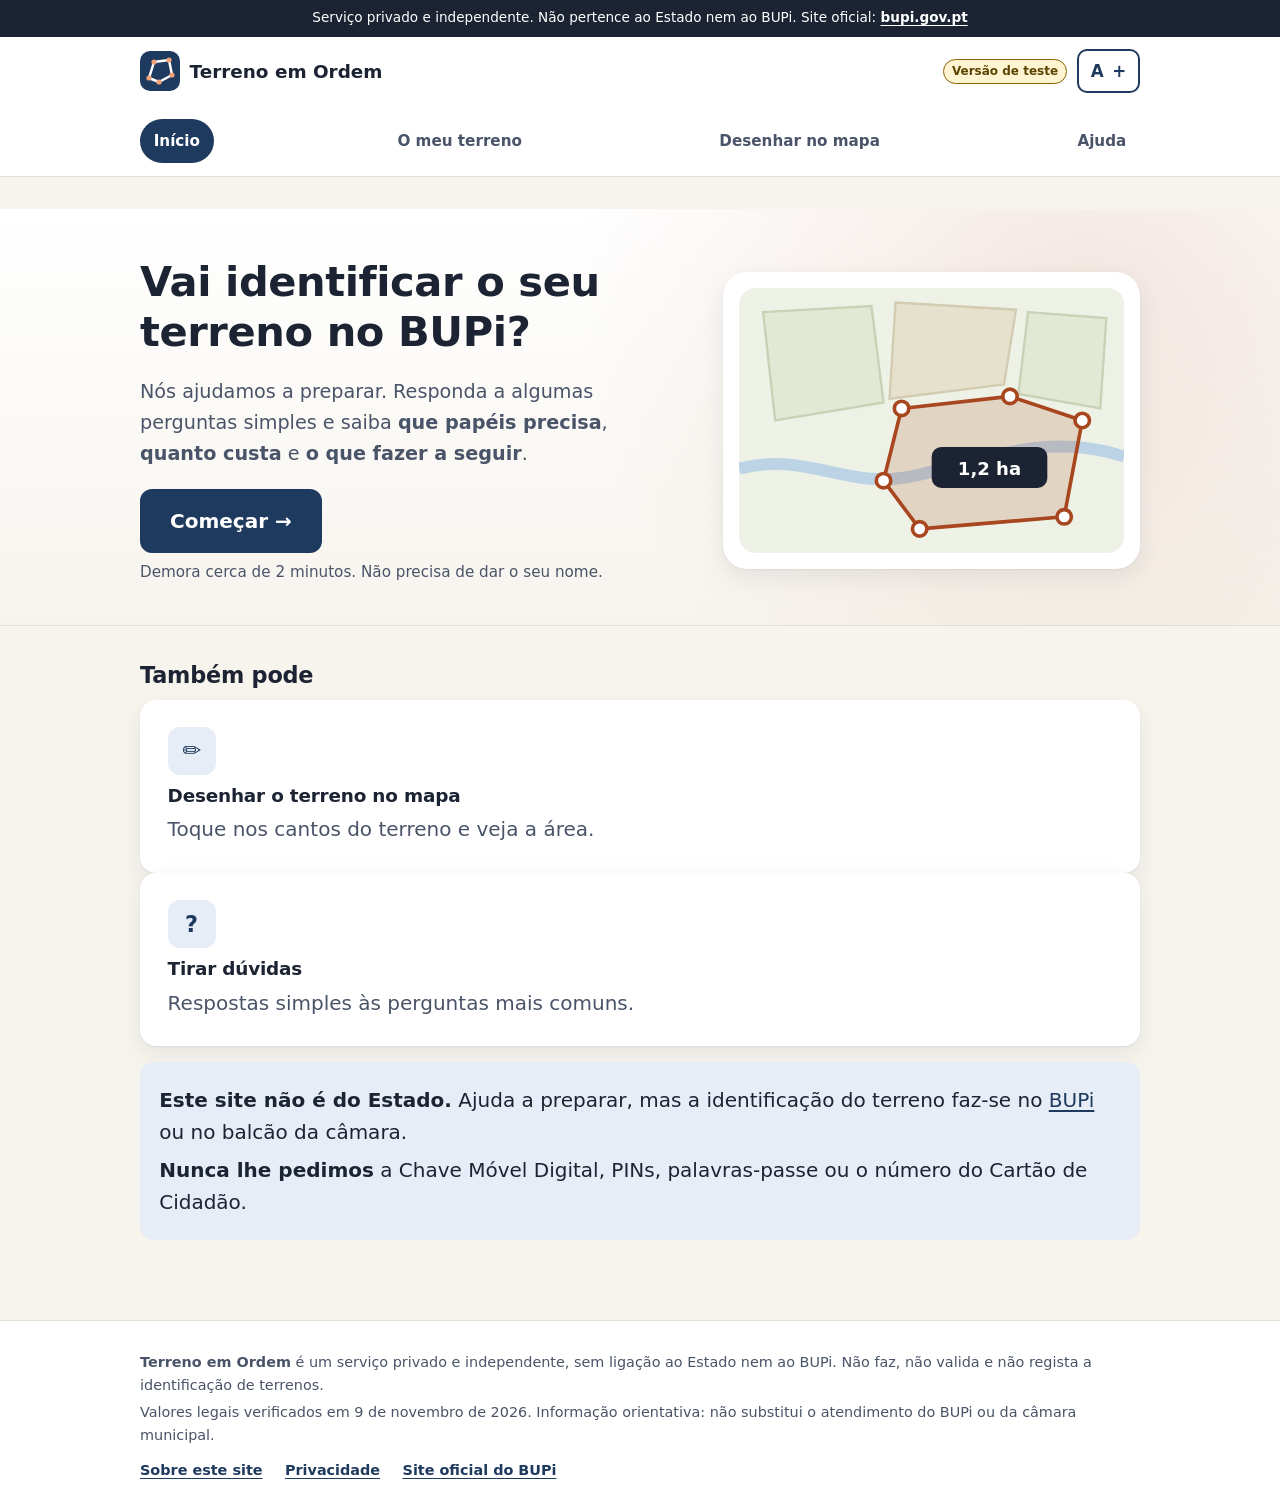
==== commit 17814b25: "Site mais simples para pessoas mais velhas: menu e página inicial - Menu com 4 opções: Início, O meu" ====
--- a/index.html
+++ b/index.html
@@ -39,102 +39,63 @@
     </div>
     <nav class="menu contentor" aria-label="Menu principal">
       <a href="index.html" aria-current="page">Início</a>
-      <a href="diagnostico.html">Diagnóstico</a>
-      <a href="mapa.html">Mapa</a>
-      <a href="perguntas.html">Perguntas</a>
-      <a href="glossario.html">Glossário</a>
-      <a href="ajuda.html">Pedir ajuda</a>
+      <a href="diagnostico.html">O meu terreno</a>
+      <a href="mapa.html">Desenhar no mapa</a>
+      <a href="perguntas.html">Ajuda</a>
     </nav>
   </header>
   <!-- /cabecalho -->
 
-  <section class="destaque">
-    <div class="contentor grelha">
-      <div>
-        <span class="sobretitulo">Terrenos rústicos e mistos</span>
-        <h1>Prepare a identificação do seu terreno, sem complicações</h1>
-        <p class="lead">Descubra em poucos minutos se o seu terreno se identifica no BUPi,
-          que documentos precisa de juntar e quanto vai pagar.</p>
-        <div class="botoes">
-          <a class="botao" href="diagnostico.html">Começar o diagnóstico →</a>
+  <main id="conteudo">
+    <section class="destaque">
+      <div class="contentor grelha">
+        <div>
+          <h1>Vai identificar o seu terreno no BUPi?</h1>
+          <p class="lead">Nós ajudamos a preparar. Responda a algumas perguntas simples e saiba
+            <strong>que papéis precisa</strong>, <strong>quanto custa</strong> e <strong>o que fazer a seguir</strong>.</p>
+          <a class="botao botao-grande" href="diagnostico.html">Começar →</a>
+          <p class="ajuda">Demora cerca de 2 minutos. Não precisa de dar o seu nome.</p>
+        </div>
+        <div class="ilustracao" aria-hidden="true">
+          <svg viewBox="0 0 320 220">
+            <rect width="320" height="220" rx="14" fill="#eef2e6"/>
+            <path d="M0 150 C60 135 90 170 150 155 S260 120 320 140" stroke="#bcd3e6" stroke-width="10" fill="none"/>
+            <path d="M20 20 L110 15 L120 95 L30 110 Z" fill="#e2e8d3" stroke="#c9d1b6" stroke-width="2"/>
+            <path d="M130 12 L230 18 L220 80 L125 92 Z" fill="#e6e1cc" stroke="#d3ccb2" stroke-width="2"/>
+            <path d="M240 20 L305 25 L300 100 L232 88 Z" fill="#e2e8d3" stroke="#c9d1b6" stroke-width="2"/>
+            <path d="M135 100 L225 90 L285 110 L270 190 L150 200 L120 160 Z"
+                  fill="rgba(168,71,31,.18)" stroke="#a8471f" stroke-width="3" stroke-linejoin="round"/>
+            <g fill="#fff" stroke="#a8471f" stroke-width="3">
+              <circle cx="135" cy="100" r="6"/><circle cx="225" cy="90" r="6"/><circle cx="285" cy="110" r="6"/>
+              <circle cx="270" cy="190" r="6"/><circle cx="150" cy="200" r="6"/><circle cx="120" cy="160" r="6"/>
+            </g>
+            <rect x="160" y="132" width="96" height="34" rx="8" fill="#1c2433"/>
+            <text x="208" y="155" fill="#fff" font-family="system-ui, sans-serif" font-size="15" font-weight="700" text-anchor="middle">1,2 ha</text>
+          </svg>
         </div>
       </div>
-      <div class="ilustracao" aria-hidden="true">
-        <svg viewBox="0 0 320 220">
-          <rect width="320" height="220" rx="14" fill="#eef2e6"/>
-          <path d="M0 150 C60 135 90 170 150 155 S260 120 320 140" stroke="#bcd3e6" stroke-width="10" fill="none"/>
-          <path d="M20 20 L110 15 L120 95 L30 110 Z" fill="#e2e8d3" stroke="#c9d1b6" stroke-width="2"/>
-          <path d="M130 12 L230 18 L220 80 L125 92 Z" fill="#e6e1cc" stroke="#d3ccb2" stroke-width="2"/>
-          <path d="M240 20 L305 25 L300 100 L232 88 Z" fill="#e2e8d3" stroke="#c9d1b6" stroke-width="2"/>
-          <path d="M135 100 L225 90 L285 110 L270 190 L150 200 L120 160 Z"
-                fill="rgba(168,71,31,.18)" stroke="#a8471f" stroke-width="3" stroke-linejoin="round"/>
-          <g fill="#fff" stroke="#a8471f" stroke-width="3">
-            <circle cx="135" cy="100" r="6"/><circle cx="225" cy="90" r="6"/><circle cx="285" cy="110" r="6"/>
-            <circle cx="270" cy="190" r="6"/><circle cx="150" cy="200" r="6"/><circle cx="120" cy="160" r="6"/>
-          </g>
-          <rect x="160" y="132" width="96" height="34" rx="8" fill="#1c2433"/>
-          <text x="208" y="155" fill="#fff" font-family="system-ui, sans-serif" font-size="15" font-weight="700" text-anchor="middle">1,2 ha</text>
-        </svg>
-      </div>
-    </div>
-  </section>
+    </section>
 
-  <main id="conteudo">
     <div class="contentor">
-      <h2>O que pode fazer aqui</h2>
-      <div class="grelha-3 ferramentas">
-        <a class="cartao cartao-ligacao" href="diagnostico.html">
-          <span class="icone-ferramenta" aria-hidden="true">✓</span>
-          <h3>Diagnóstico do seu caso</h3>
-          <p>6 perguntas simples. No fim, recebe a lista de documentos, os custos e os próximos passos.</p>
-          <span class="seta">Começar →</span>
-        </a>
+      <h2>Também pode</h2>
+      <div class="grelha-2">
         <a class="cartao cartao-ligacao" href="mapa.html">
           <span class="icone-ferramenta" aria-hidden="true">✏️</span>
-          <h3>Esboço no mapa</h3>
-          <p>Desenhe o terreno sobre a fotografia aérea, veja a área e compare com a caderneta.</p>
-          <span class="seta">Abrir o mapa →</span>
+          <h3>Desenhar o terreno no mapa</h3>
+          <p>Toque nos cantos do terreno e veja a área.</p>
         </a>
         <a class="cartao cartao-ligacao" href="perguntas.html">
           <span class="icone-ferramenta" aria-hidden="true">?</span>
-          <h3>Perguntas frequentes</h3>
-          <p>Heranças, emigrantes, terrenos sem papéis, cartas do BUPi e muito mais.</p>
-          <span class="seta">Ver respostas →</span>
+          <h3>Tirar dúvidas</h3>
+          <p>Respostas simples às perguntas mais comuns.</p>
         </a>
       </div>
 
-      <h2>Como funciona</h2>
-      <div class="grelha-3">
-        <div class="cartao">
-          <span class="passo-numero">1</span>
-          <h3>Responda a perguntas simples</h3>
-          <p>Uma pergunta de cada vez: onde fica o terreno, de que tipo é e que documentos tem.</p>
-        </div>
-        <div class="cartao">
-          <span class="passo-numero">2</span>
-          <h3>Receba o seu plano</h3>
-          <p>A lista de documentos, os custos e os cuidados a ter no seu caso.</p>
-        </div>
-        <div class="cartao">
-          <span class="passo-numero">3</span>
-          <h3>Siga para o BUPi</h3>
-          <p>Já preparado, faz a identificação online ou no balcão da sua câmara.</p>
-        </div>
-      </div>
-
-      <h2>O que este site não faz</h2>
-      <div class="cartao">
-        <ul class="lista-nao">
-          <li>Não faz, não valida e não regista a identificação do terreno.
-            Isso faz-se no BUPi ou no balcão da câmara.</li>
-          <li>Nunca lhe pede a Chave Móvel Digital, PINs, palavras-passe
-            ou números do Cartão de Cidadão.</li>
-        </ul>
-      </div>
-
-      <div class="botoes">
-        <a class="botao" href="diagnostico.html">Começar o diagnóstico →</a>
-        <a class="botao botao-secundario" href="https://bupi.gov.pt">Site oficial do BUPi</a>
+      <div class="caixa nota-confianca">
+        <p><strong>Este site não é do Estado.</strong> Ajuda a preparar, mas a identificação do terreno
+          faz-se no <a href="https://bupi.gov.pt">BUPi</a> ou no balcão da câmara.</p>
+        <p><strong>Nunca lhe pedimos</strong> a Chave Móvel Digital, PINs, palavras-passe ou o número
+          do Cartão de Cidadão.</p>
       </div>
     </div>
   </main>
--- a/css/estilo.css
+++ b/css/estilo.css
@@ -419,6 +419,8 @@
 }
 .painel { display: grid; gap: 1rem; }
 .medida-lado { pointer-events: none; }
+.botao-ficheiro { margin-top: .8rem; font-size: 1rem; min-height: 50px; padding: .5em 1em; cursor: pointer; }
+#abrir-kml:focus-visible + .botao-ficheiro { outline: 4px solid var(--foco); outline-offset: 3px; }
 .medida-lado span {
   display: inline-block;
   transform: translate(-50%, -50%);
